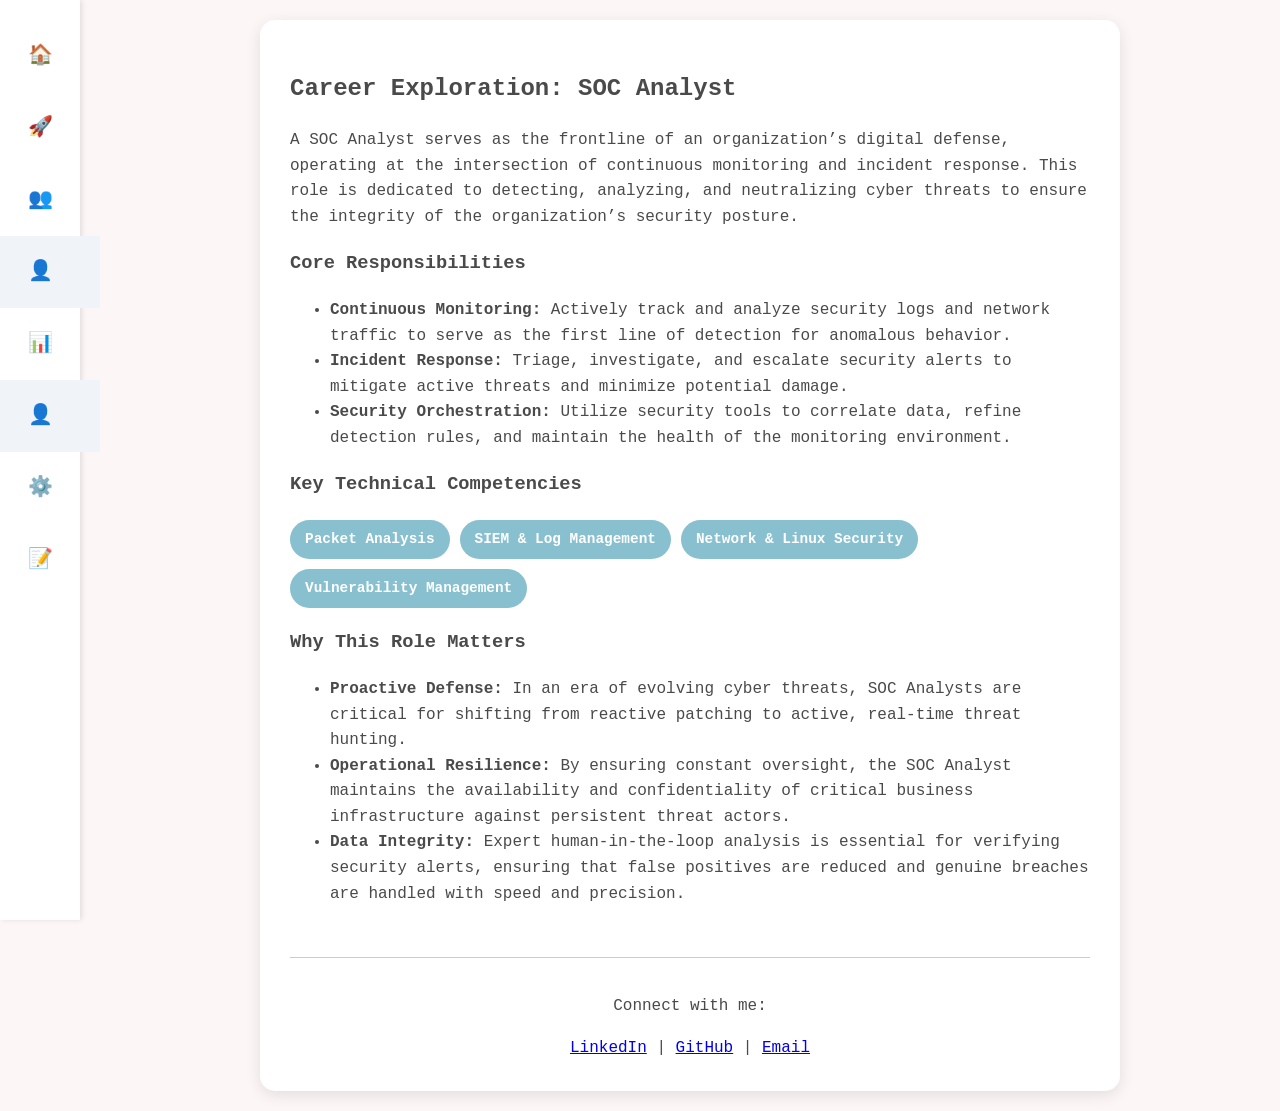
==== career-exploration.html @ 75b91aa1 "Rename career_exploration.html to career-exploration.html" ====
<!DOCTYPE html>
<html>
<head>
    <link rel="stylesheet" href="style.css">
    <style>
        /* CSS tambahan untuk bubble kemahiran */
        .bubble-container { display: flex; flex-wrap: wrap; gap: 10px; margin: 20px 0; }
        .skill-bubble { background: #88c0d0; color: white; padding: 8px 15px; border-radius: 20px; font-size: 0.9rem; font-weight: bold; }
    </style>
</head>
<body>

    <div class="sidebar">
        <a href="index.html" class="nav-item">🏠</a>
        <a href="career-exploration.html" class="nav-item">🚀</a>
        <a href="skills.html" class="nav-item">👥</a>
        <a href="career.html" class="nav-item active">👤</a>
        <a href="projects.html" class="nav-item">📊</a>
        <a href="career.html" class="nav-item active">👤</a>
        <a href="certificates.html" class="nav-item">⚙️</a>
        <a href="reflection.html" class="nav-item">📝</a>
    </div>

    <div class="main-content">
        <div class="container">
            
            <h2>Career Exploration: SOC Analyst</h2>
            <p>A SOC Analyst serves as the frontline of an organization’s digital defense, operating at the intersection of continuous monitoring and incident response. This role is dedicated to detecting, analyzing, and neutralizing cyber threats to ensure the integrity of the organization’s security posture.</p>

            <h3>Core Responsibilities</h3>
            <ul>
                <li><strong>Continuous Monitoring:</strong> Actively track and analyze security logs and network traffic to serve as the first line of detection for anomalous behavior.</li>
                <li><strong>Incident Response:</strong> Triage, investigate, and escalate security alerts to mitigate active threats and minimize potential damage.</li>
                <li><strong>Security Orchestration:</strong> Utilize security tools to correlate data, refine detection rules, and maintain the health of the monitoring environment.</li>
            </ul>

            <h3>Key Technical Competencies</h3>
            <div class="bubble-container">
                <span class="skill-bubble">Packet Analysis</span>
                <span class="skill-bubble">SIEM & Log Management</span>
                <span class="skill-bubble">Network & Linux Security</span>
                <span class="skill-bubble">Vulnerability Management</span>
            </div>

            <h3>Why This Role Matters</h3>
            <ul>
                <li><strong>Proactive Defense:</strong> In an era of evolving cyber threats, SOC Analysts are critical for shifting from reactive patching to active, real-time threat hunting.</li>
                <li><strong>Operational Resilience:</strong> By ensuring constant oversight, the SOC Analyst maintains the availability and confidentiality of critical business infrastructure against persistent threat actors.</li>
                <li><strong>Data Integrity:</strong> Expert human-in-the-loop analysis is essential for verifying security alerts, ensuring that false positives are reduced and genuine breaches are handled with speed and precision.</li>
            </ul>

            <footer style="margin-top: 50px; text-align: center; border-top: 1px solid #ccc; padding-top: 20px;">
                <p>Connect with me:</p>
                <a href="URL_LINKEDIN_ANDA" target="_blank">LinkedIn</a> | 
                <a href="https://github.com/tirah-stack" target="_blank">GitHub</a> | 
                <a href="mailto:nurathirahsyahirah03@gmail.com">Email</a>
            </footer>

        </div>
    </div>
</body>
</html>
---- style.css ----
/* --- Konfigurasi Asas --- */
body {
    background-color: #fdf6f7;
    color: #4a4a4a;
    font-family: 'Courier New', Courier, monospace;
    line-height: 1.6;
    margin: 0;
}

.container { 
    max-width: 800px; 
    margin: auto; 
    background: #ffffff; 
    padding: 30px; 
    border-radius: 15px; 
    box-shadow: 0 4px 15px rgba(0,0,0,0.1); 
}

/* --- Sidebar Navigation --- */
.sidebar {
    width: 80px;
    height: 100vh;
    background: #ffffff;
    display: flex;
    flex-direction: column;
    align-items: center;
    padding-top: 20px;
    box-shadow: 2px 0 5px rgba(0,0,0,0.1);
    position: fixed;
    left: 0;
    top: 0;
    z-index: 1000;
}

.nav-item {
    padding: 20px;
    cursor: pointer;
    font-size: 20px;
    color: #555;
    transition: 0.3s;
    text-decoration: none;
}

.nav-item:hover, .nav-item.active {
    color: #4a90e2;
    background: #f0f4f8;
    width: 100%;
    text-align: center;
}

.main-content {
    margin-left: 100px;
    padding: 20px;
}

/* --- Komponen Portfolio --- */
h1 { color: #88c0d0; text-shadow: 1px 1px #000; }

/* Progress Bar */
.skill-wrapper { margin-bottom: 20px; }
.skill-label { display: flex; justify-content: space-between; font-size: 0.9rem; margin-bottom: 5px; color: #5e81ac; }
.progress-bg { background: #e5e9f0; height: 12px; border-radius: 10px; overflow: hidden; border: 1px solid #d8dee9; }
.progress-fill { height: 100%; background: #88c0d0; transition: width 1s ease-in-out; border-radius: 10px; }
.progress-fill:hover { background: #5e81ac; box-shadow: 0 0 8px #88c0d0; }

/* Tables & Cards */
table { width: 100%; border-collapse: collapse; margin-top: 20px; }
th, td { border: 1px solid #ddd; padding: 10px; text-align: left; }
th { background-color: #f0f0f0; }

.project-card {
    background: #f8f9fa;
    border-left: 5px solid #88c0d0;
    padding: 15px;
    margin-bottom: 20px;
    border-radius: 5px;
    box-shadow: 2px 2px 5px rgba(0,0,0,0.05);
}

.img-placeholder {
    background: #e5e9f0;
    border: 2px dashed #88c0d0;
    color: #4c566a;
    padding: 40px;
    text-align: center;
    margin: 15px 0;
    border-radius: 8px;
    font-style: italic;
}

/* Cert Grid */
.cert-grid {
    display: grid;
    grid-template-columns: repeat(auto-fit, minmax(250px, 1fr));
    gap: 20px;
    margin-top: 20px;
}
.cert-card {
    background: #ffffff;
    padding: 15px;
    border: 1px solid #d8dee9;
    border-radius: 10px;
    text-align: center;
    box-shadow: 0 2px 5px rgba(0,0,0,0.05);
}

.btn { display: inline-block; padding: 10px 20px; background: #88c0d0; color: white; text-decoration: none; border-radius: 5px; margin-top: 20px; }
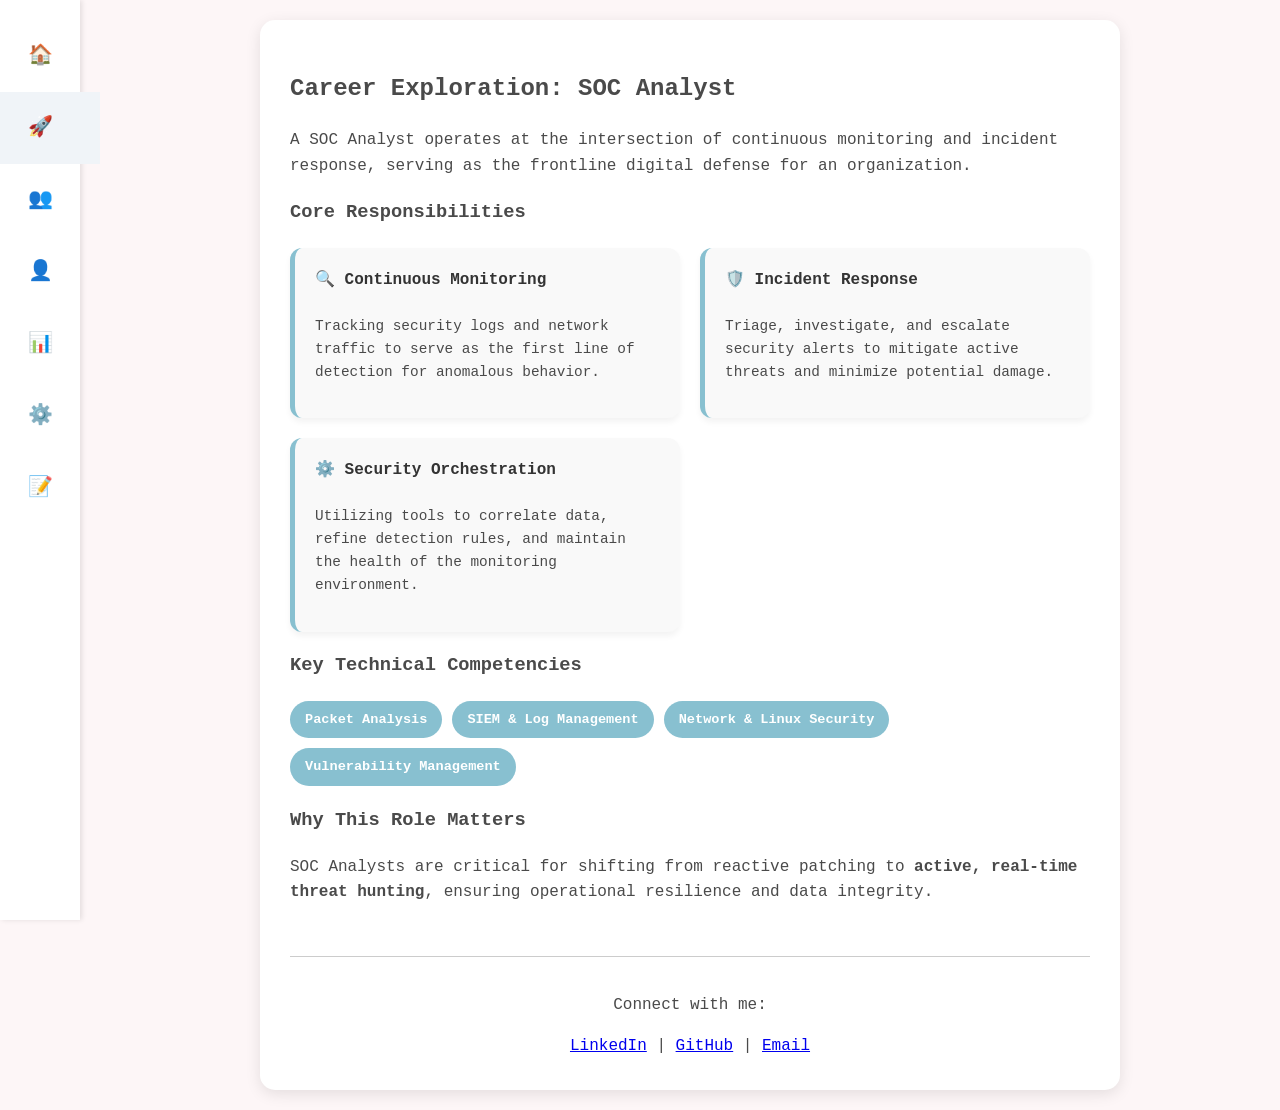
==== commit 1d0a7c44: "Update career-exploration.html" ====
--- a/career-exploration.html
+++ b/career-exploration.html
@@ -1,22 +1,25 @@
 <!DOCTYPE html>
-<html>
+<html lang="en">
 <head>
+    <meta charset="UTF-8">
     <link rel="stylesheet" href="style.css">
     <style>
-        /* CSS tambahan untuk bubble kemahiran */
+        /* CSS Tambahan untuk Reka Bentuk Moden */
+        .grid-container { display: grid; grid-template-columns: repeat(auto-fit, minmax(280px, 1fr)); gap: 20px; margin-top: 20px; }
+        .card { background: #f9f9f9; padding: 20px; border-radius: 12px; border-left: 5px solid #88c0d0; box-shadow: 0 4px 6px rgba(0,0,0,0.05); }
+        .card h4 { margin-top: 0; color: #333; }
         .bubble-container { display: flex; flex-wrap: wrap; gap: 10px; margin: 20px 0; }
-        .skill-bubble { background: #88c0d0; color: white; padding: 8px 15px; border-radius: 20px; font-size: 0.9rem; font-weight: bold; }
+        .skill-bubble { background: #88c0d0; color: white; padding: 8px 15px; border-radius: 20px; font-size: 0.85rem; font-weight: bold; }
     </style>
 </head>
 <body>
 
     <div class="sidebar">
         <a href="index.html" class="nav-item">🏠</a>
-        <a href="career-exploration.html" class="nav-item">🚀</a>
+        <a href="career-exploration.html" class="nav-item active">🚀</a>
         <a href="skills.html" class="nav-item">👥</a>
-        <a href="career.html" class="nav-item active">👤</a>
+        <a href="career.html" class="nav-item">👤</a>
         <a href="projects.html" class="nav-item">📊</a>
-        <a href="career.html" class="nav-item active">👤</a>
         <a href="certificates.html" class="nav-item">⚙️</a>
         <a href="reflection.html" class="nav-item">📝</a>
     </div>
@@ -25,14 +28,23 @@
         <div class="container">
             
             <h2>Career Exploration: SOC Analyst</h2>
-            <p>A SOC Analyst serves as the frontline of an organization’s digital defense, operating at the intersection of continuous monitoring and incident response. This role is dedicated to detecting, analyzing, and neutralizing cyber threats to ensure the integrity of the organization’s security posture.</p>
+            <p>A SOC Analyst operates at the intersection of continuous monitoring and incident response, serving as the frontline digital defense for an organization.</p>
 
             <h3>Core Responsibilities</h3>
-            <ul>
-                <li><strong>Continuous Monitoring:</strong> Actively track and analyze security logs and network traffic to serve as the first line of detection for anomalous behavior.</li>
-                <li><strong>Incident Response:</strong> Triage, investigate, and escalate security alerts to mitigate active threats and minimize potential damage.</li>
-                <li><strong>Security Orchestration:</strong> Utilize security tools to correlate data, refine detection rules, and maintain the health of the monitoring environment.</li>
-            </ul>
+            <div class="grid-container">
+                <div class="card">
+                    <h4>🔍 Continuous Monitoring</h4>
+                    <p style="font-size: 0.9rem;">Tracking security logs and network traffic to serve as the first line of detection for anomalous behavior.</p>
+                </div>
+                <div class="card">
+                    <h4>🛡️ Incident Response</h4>
+                    <p style="font-size: 0.9rem;">Triage, investigate, and escalate security alerts to mitigate active threats and minimize potential damage.</p>
+                </div>
+                <div class="card">
+                    <h4>⚙️ Security Orchestration</h4>
+                    <p style="font-size: 0.9rem;">Utilizing tools to correlate data, refine detection rules, and maintain the health of the monitoring environment.</p>
+                </div>
+            </div>
 
             <h3>Key Technical Competencies</h3>
             <div class="bubble-container">
@@ -43,11 +55,7 @@
             </div>
 
             <h3>Why This Role Matters</h3>
-            <ul>
-                <li><strong>Proactive Defense:</strong> In an era of evolving cyber threats, SOC Analysts are critical for shifting from reactive patching to active, real-time threat hunting.</li>
-                <li><strong>Operational Resilience:</strong> By ensuring constant oversight, the SOC Analyst maintains the availability and confidentiality of critical business infrastructure against persistent threat actors.</li>
-                <li><strong>Data Integrity:</strong> Expert human-in-the-loop analysis is essential for verifying security alerts, ensuring that false positives are reduced and genuine breaches are handled with speed and precision.</li>
-            </ul>
+            <p>SOC Analysts are critical for shifting from reactive patching to <strong>active, real-time threat hunting</strong>, ensuring operational resilience and data integrity.</p>
 
             <footer style="margin-top: 50px; text-align: center; border-top: 1px solid #ccc; padding-top: 20px;">
                 <p>Connect with me:</p>
